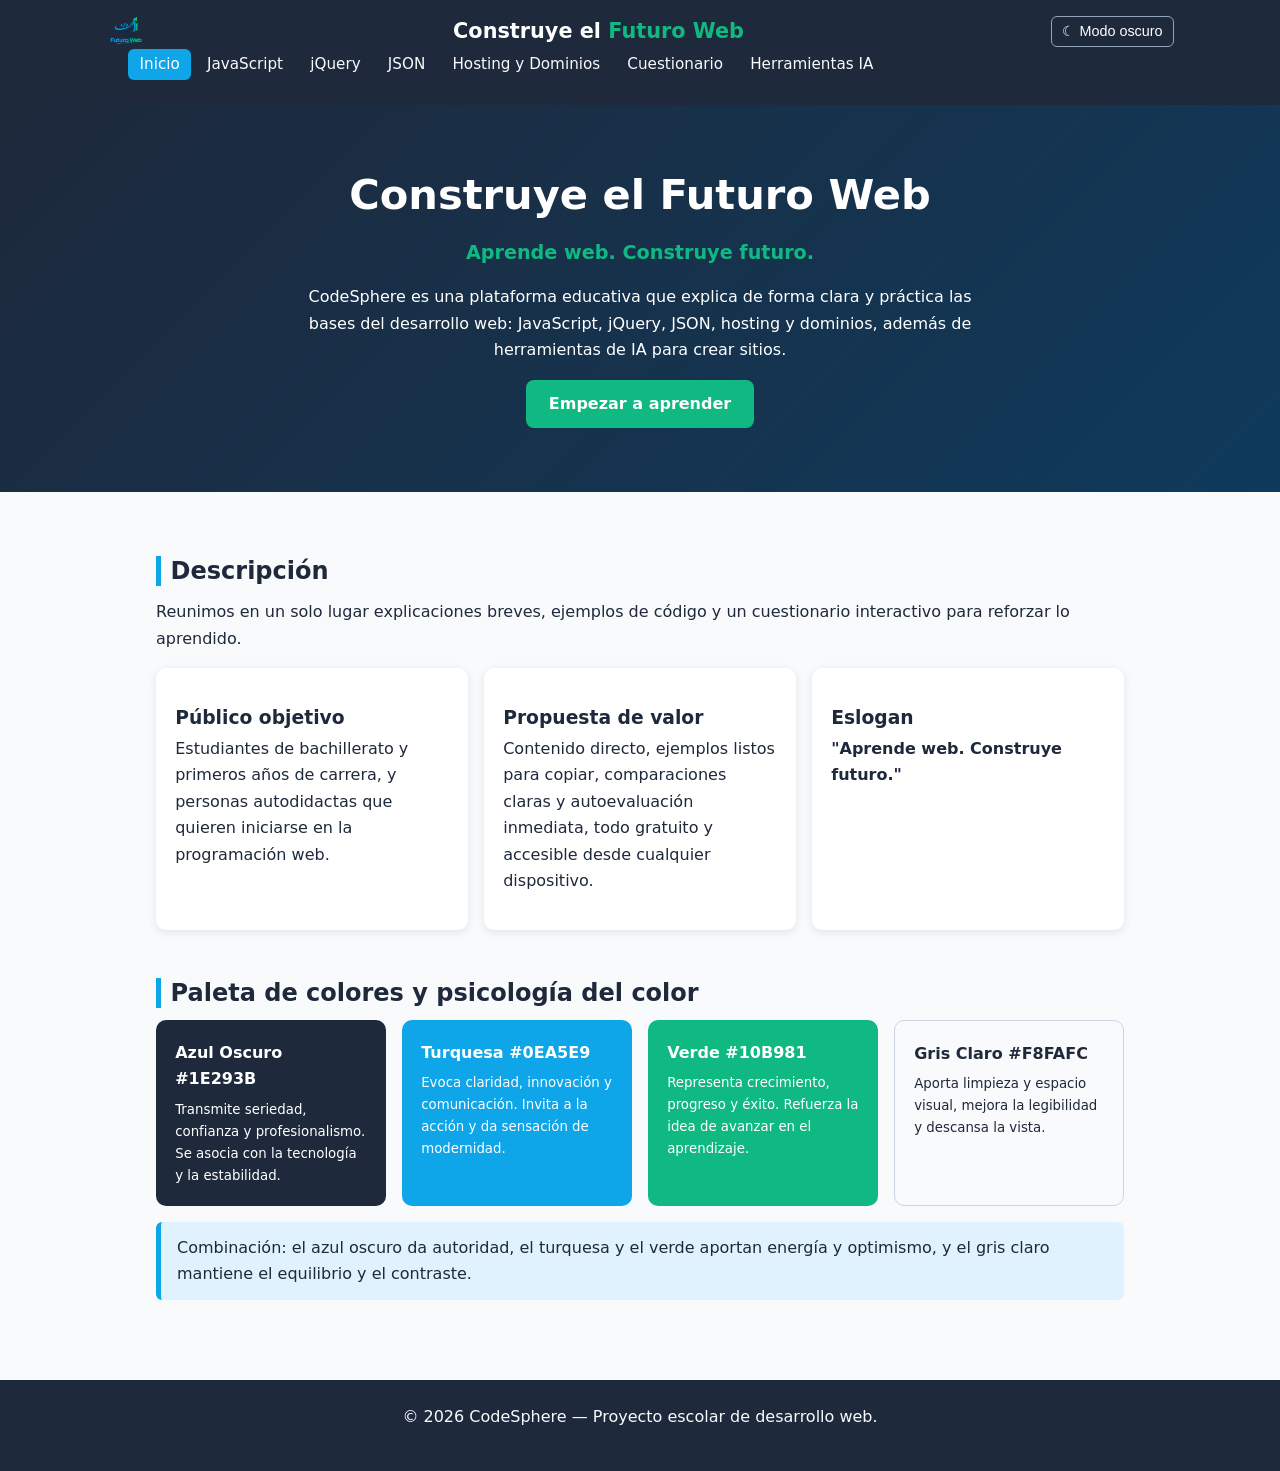
==== index.html @ aa32a4cc "comit" ====
<!DOCTYPE html>
<html lang="es">
<head>
<meta charset="UTF-8">
<meta name="viewport" content="width=device-width, initial-scale=1.0">
<title>Inicio | CodeSphere</title>
<link rel="stylesheet" href="styles.css">
</head>
<body>
<header class="site-header">
<nav class="nav">
  <!-- Se corrigió el tamaño a uno adecuado para un logo (ej: 150px) y se eliminó el '>' extra -->
  <img src="./imagenes/ChatGPT Image 8 oct 2026, 07_35_01 a.m..png" style="max-height: 40px; width: auto; object-fit: contain;" alt="Logo CodeSphere">

  <a class="brand" href="index.html">Construye el <span>Futuro Web</span></a>
  <button class="nav-toggle" aria-label="Abrir menú">☰</button>
  <button class="theme-toggle" type="button" aria-label="Cambiar modo de color" aria-pressed="false">☾ Modo oscuro</button>
  <ul id="menu">
    <li><a href="index.html">Inicio</a></li>
    <li><a href="javascript.html">JavaScript</a></li>
    <li><a href="jquery.html">jQuery</a></li>
    <li><a href="json.html">JSON</a></li>
    <li><a href="hosting-dominios.html">Hosting y Dominios</a></li>
    <li><a href="cuestionario.html">Cuestionario</a></li>
    <li><a href="herramientas-ia.html">Herramientas IA</a></li>
  </ul>
</nav>

</header>
<section class="hero">
<h1>Construye el Futuro Web</h1>
<p class="tag">Aprende web. Construye futuro.</p>
<p>CodeSphere es una plataforma educativa que explica de forma clara y práctica las bases del desarrollo web: JavaScript, jQuery, JSON, hosting y dominios, además de herramientas de IA para crear sitios.</p>
<a class="btn" href="javascript.html">Empezar a aprender</a>
</section>
<main>
<h2>Descripción</h2>
<p>Reunimos en un solo lugar explicaciones breves, ejemplos de código y un cuestionario interactivo para reforzar lo aprendido.</p>
<div class="grid">
<div class="card"><h3>Público objetivo</h3><p>Estudiantes de bachillerato y primeros años de carrera, y personas autodidactas que quieren iniciarse en la programación web.</p></div>
<div class="card"><h3>Propuesta de valor</h3><p>Contenido directo, ejemplos listos para copiar, comparaciones claras y autoevaluación inmediata, todo gratuito y accesible desde cualquier dispositivo.</p></div>
<div class="card"><h3>Eslogan</h3><p><strong>"Aprende web. Construye futuro."</strong></p></div>
</div>
<h2>Paleta de colores y psicología del color</h2>
<div class="grid">
<div class="swatch" style="background:#1E293B">Azul Oscuro #1E293B<small>Transmite seriedad, confianza y profesionalismo. Se asocia con la tecnología y la estabilidad.</small></div>
<div class="swatch" style="background:#0EA5E9">Turquesa #0EA5E9<small>Evoca claridad, innovación y comunicación. Invita a la acción y da sensación de modernidad.</small></div>
<div class="swatch" style="background:#10B981">Verde #10B981<small>Representa crecimiento, progreso y éxito. Refuerza la idea de avanzar en el aprendizaje.</small></div>
<div class="swatch" style="background:#F8FAFC;color:#1E293B;border:1px solid #cbd5e1">Gris Claro #F8FAFC<small>Aporta limpieza y espacio visual, mejora la legibilidad y descansa la vista.</small></div>
</div>
<div class="note">Combinación: el azul oscuro da autoridad, el turquesa y el verde aportan energía y optimismo, y el gris claro mantiene el equilibrio y el contraste.</div>
</main>
<footer><p>&copy; 2026 CodeSphere — Proyecto escolar de desarrollo web.</p></footer>
<script src="script.js"></script>
</body>
</html>
---- styles.css ----
:root{--azul:#1E293B;--turquesa:#0EA5E9;--verde:#10B981;--gris:#F8FAFC;--texto:#1E293B;--rojo:#EF4444;--superficie:#fff;--superficie-alt:#f1f5f9;--borde:#e2e8f0;--nota:#e0f2fe;--codigo-inline:#e2e8f0}
[data-theme="dark"]{--gris:#111827;--texto:#e5e7eb;--superficie:#1f2937;--superficie-alt:#273449;--borde:#475569;--nota:#15344a;--codigo-inline:#334155;color-scheme:dark}
*{box-sizing:border-box;margin:0;padding:0}
body{font-family:system-ui,-apple-system,"Segoe UI",Roboto,sans-serif;background:var(--gris);color:var(--texto);line-height:1.65}
a{color:var(--turquesa)}
.site-header{background:var(--azul);position:sticky;top:0;z-index:10}
.nav{max-width:1100px;margin:auto;display:flex;align-items:center;justify-content:space-between;flex-wrap:wrap;padding:.7rem 1rem}
.brand{color:#fff;font-weight:800;font-size:1.3rem;text-decoration:none}
.brand span{color:var(--verde)}
.nav ul{list-style:none;display:flex;gap:.3rem;flex-wrap:wrap}
.nav ul a{color:var(--gris);text-decoration:none;padding:.4rem .7rem;border-radius:6px;font-size:.95rem}
.nav ul a:hover,.nav ul a.active{background:var(--turquesa);color:#fff}
.nav-toggle{display:none;background:var(--turquesa);color:#fff;border:0;border-radius:6px;font-size:1.3rem;padding:.2rem .7rem;cursor:pointer}
.theme-toggle{background:transparent;color:#fff;border:1px solid #94a3b8;border-radius:6px;padding:.4rem .65rem;font-size:.9rem;cursor:pointer;white-space:nowrap}
.theme-toggle:hover{background:var(--turquesa);border-color:var(--turquesa)}
.hero{background:linear-gradient(135deg,var(--azul),#0f3a5c);color:#fff;text-align:center;padding:4rem 1rem}
.hero h1{font-size:2.6rem}
.hero p{max-width:700px;margin:1rem auto}
.hero .tag{color:var(--verde);font-weight:700;font-size:1.2rem}
main{max-width:1000px;margin:auto;padding:2rem 1rem}
h1,h2,h3{line-height:1.25}
h2{margin:2rem 0 .8rem;color:var(--texto);border-left:5px solid var(--turquesa);padding-left:.6rem}
h3{margin:1.2rem 0 .4rem}
p,ul,ol{margin-bottom:1rem}
ul,ol{padding-left:1.4rem}
.card{background:var(--superficie);border-radius:10px;padding:1.2rem;box-shadow:0 2px 8px rgba(30,41,59,.1);margin-bottom:1rem}
.grid{display:grid;grid-template-columns:repeat(auto-fit,minmax(230px,1fr));gap:1rem}
.swatch{border-radius:10px;padding:1.2rem;color:#fff;font-weight:600}
.swatch small{display:block;font-weight:400;margin-top:.4rem}
.note{background:var(--nota);border-left:5px solid var(--turquesa);padding:.8rem 1rem;border-radius:6px;margin:1rem 0}
.table-wrap{overflow-x:auto;margin-bottom:1rem}
table{width:100%;border-collapse:collapse;background:var(--superficie);border-radius:8px;overflow:hidden}
th,td{padding:.7rem .8rem;text-align:left;border-bottom:1px solid var(--borde);vertical-align:top}
th{background:var(--azul);color:#fff}
tr:nth-child(even) td{background:var(--superficie-alt)}
pre{background:var(--azul);color:#e2e8f0;padding:1rem;border-radius:8px;overflow-x:auto;margin-bottom:1rem;font-size:.9rem}
code{font-family:Consolas,"Courier New",monospace}
p code,li code,td code{background:var(--codigo-inline);padding:.1rem .35rem;border-radius:4px;color:var(--texto)}
.k{color:#7dd3fc}.s{color:#86efac}.c{color:#94a3b8;font-style:italic}.n{color:#fcd34d}
.btn{display:inline-block;background:var(--verde);color:#fff;border:0;padding:.7rem 1.4rem;border-radius:8px;font-size:1rem;font-weight:600;cursor:pointer;text-decoration:none}
.btn:hover{background:#059669}
.btn.sec{background:var(--turquesa)}
.btn.sec:hover{background:#0284c7}
.flow{display:flex;flex-wrap:wrap;gap:.6rem;align-items:stretch;margin-bottom:1rem}
.flow .step{flex:1 1 140px;background:var(--superficie);border:2px solid var(--turquesa);border-radius:10px;padding:.8rem;text-align:center;font-size:.9rem}
.flow .step b{display:block;color:var(--verde);font-size:1.4rem}
.flow .arrow{align-self:center;font-size:1.5rem;color:var(--turquesa)}
.question{background:var(--superficie);border:2px solid var(--borde);border-radius:10px;padding:1rem;margin-bottom:1rem}
.question legend{font-weight:700;padding:0 .4rem}
.question label{display:block;padding:.35rem .5rem;border-radius:6px;cursor:pointer}
.question label:hover{background:var(--nota)}
.question.correct{border-color:var(--verde);background:#ecfdf5}
.question.wrong{border-color:var(--rojo);background:#fef2f2}
.question.empty{border-color:#f59e0b;background:#fffbeb}
[data-theme="dark"] .question.correct{background:#12352c}
[data-theme="dark"] .question.wrong{background:#451f26}
[data-theme="dark"] .question.empty{background:#453817}
.fb{margin-top:.5rem;font-size:.92rem;font-weight:600}
.result{display:none;padding:1.2rem;border-radius:10px;margin-top:1rem;text-align:center;font-size:1.1rem;color:#fff}
.result.show{display:block}
.result.good{background:var(--verde)}.result.mid{background:var(--turquesa)}.result.bad{background:var(--rojo)}
.badge{display:inline-block;padding:.15rem .6rem;border-radius:999px;font-size:.8rem;font-weight:700;color:#fff;background:var(--turquesa)}
.badge.v{background:var(--verde)}
footer{background:var(--azul);color:var(--gris);text-align:center;padding:1.5rem 1rem;margin-top:2rem}
@media(max-width:760px){
.nav-toggle{display:block}
.theme-toggle{margin-left:auto}
.nav ul{display:none;flex-direction:column;width:100%;margin-top:.6rem}
.nav ul.open{display:flex}
.hero h1{font-size:2rem}
.flow .arrow{display:none}
}
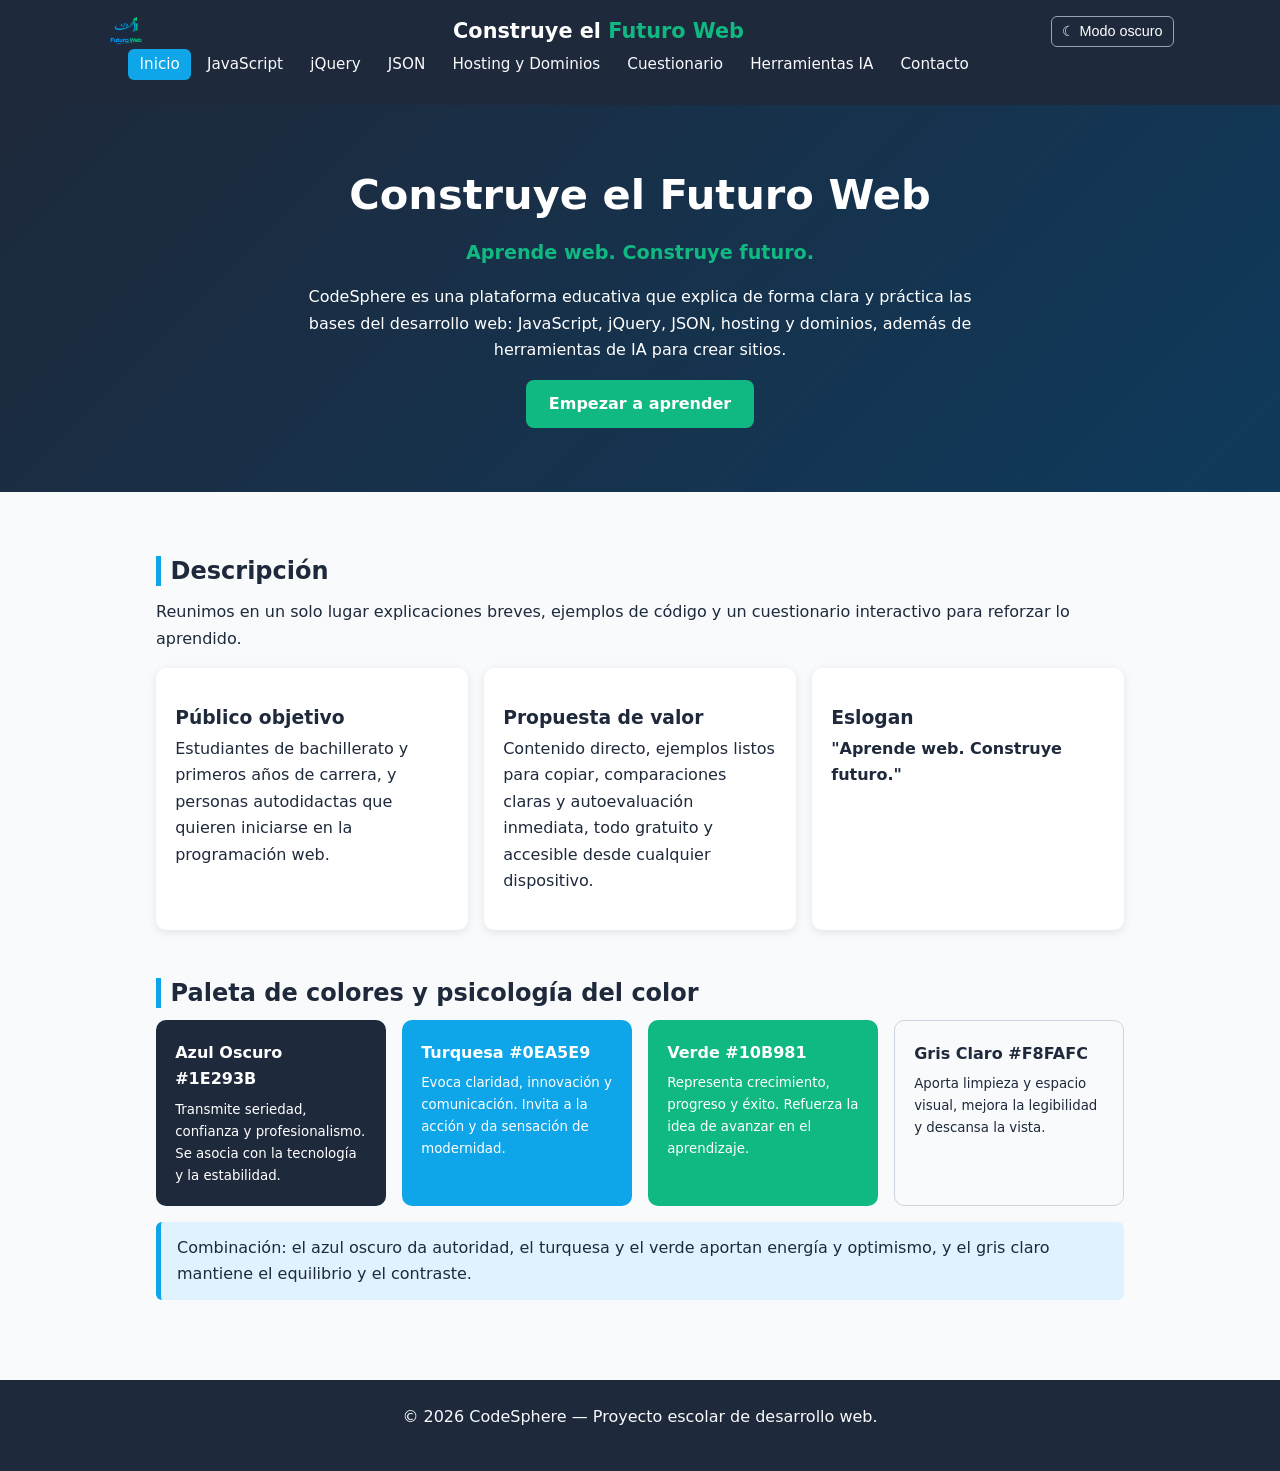
==== commit b408973d: "actualisasion" ====
--- a/index.html
+++ b/index.html
@@ -23,6 +23,7 @@
     <li><a href="hosting-dominios.html">Hosting y Dominios</a></li>
     <li><a href="cuestionario.html">Cuestionario</a></li>
     <li><a href="herramientas-ia.html">Herramientas IA</a></li>
+    <li><a href="contacto.html">Contacto</a></li>
   </ul>
 </nav>
 
--- a/styles.css
+++ b/styles.css
@@ -28,6 +28,13 @@
 .swatch{border-radius:10px;padding:1.2rem;color:#fff;font-weight:600}
 .swatch small{display:block;font-weight:400;margin-top:.4rem}
 .note{background:var(--nota);border-left:5px solid var(--turquesa);padding:.8rem 1rem;border-radius:6px;margin:1rem 0}
+.contact-form{max-width:680px}
+.contact-form label{display:block;font-weight:600;margin:.9rem 0 .3rem}
+.contact-form input,.contact-form textarea{display:block;width:100%;padding:.75rem;border:1px solid var(--borde);border-radius:8px;background:var(--superficie);color:var(--texto);font:inherit}
+.contact-form textarea{min-height:170px;resize:vertical}
+.contact-form input:focus,.contact-form textarea:focus{outline:2px solid var(--turquesa);outline-offset:2px}
+.contact-status{margin-top:1rem;font-weight:600}
+.contact-status:empty{display:none}
 .table-wrap{overflow-x:auto;margin-bottom:1rem}
 table{width:100%;border-collapse:collapse;background:var(--superficie);border-radius:8px;overflow:hidden}
 th,td{padding:.7rem .8rem;text-align:left;border-bottom:1px solid var(--borde);vertical-align:top}
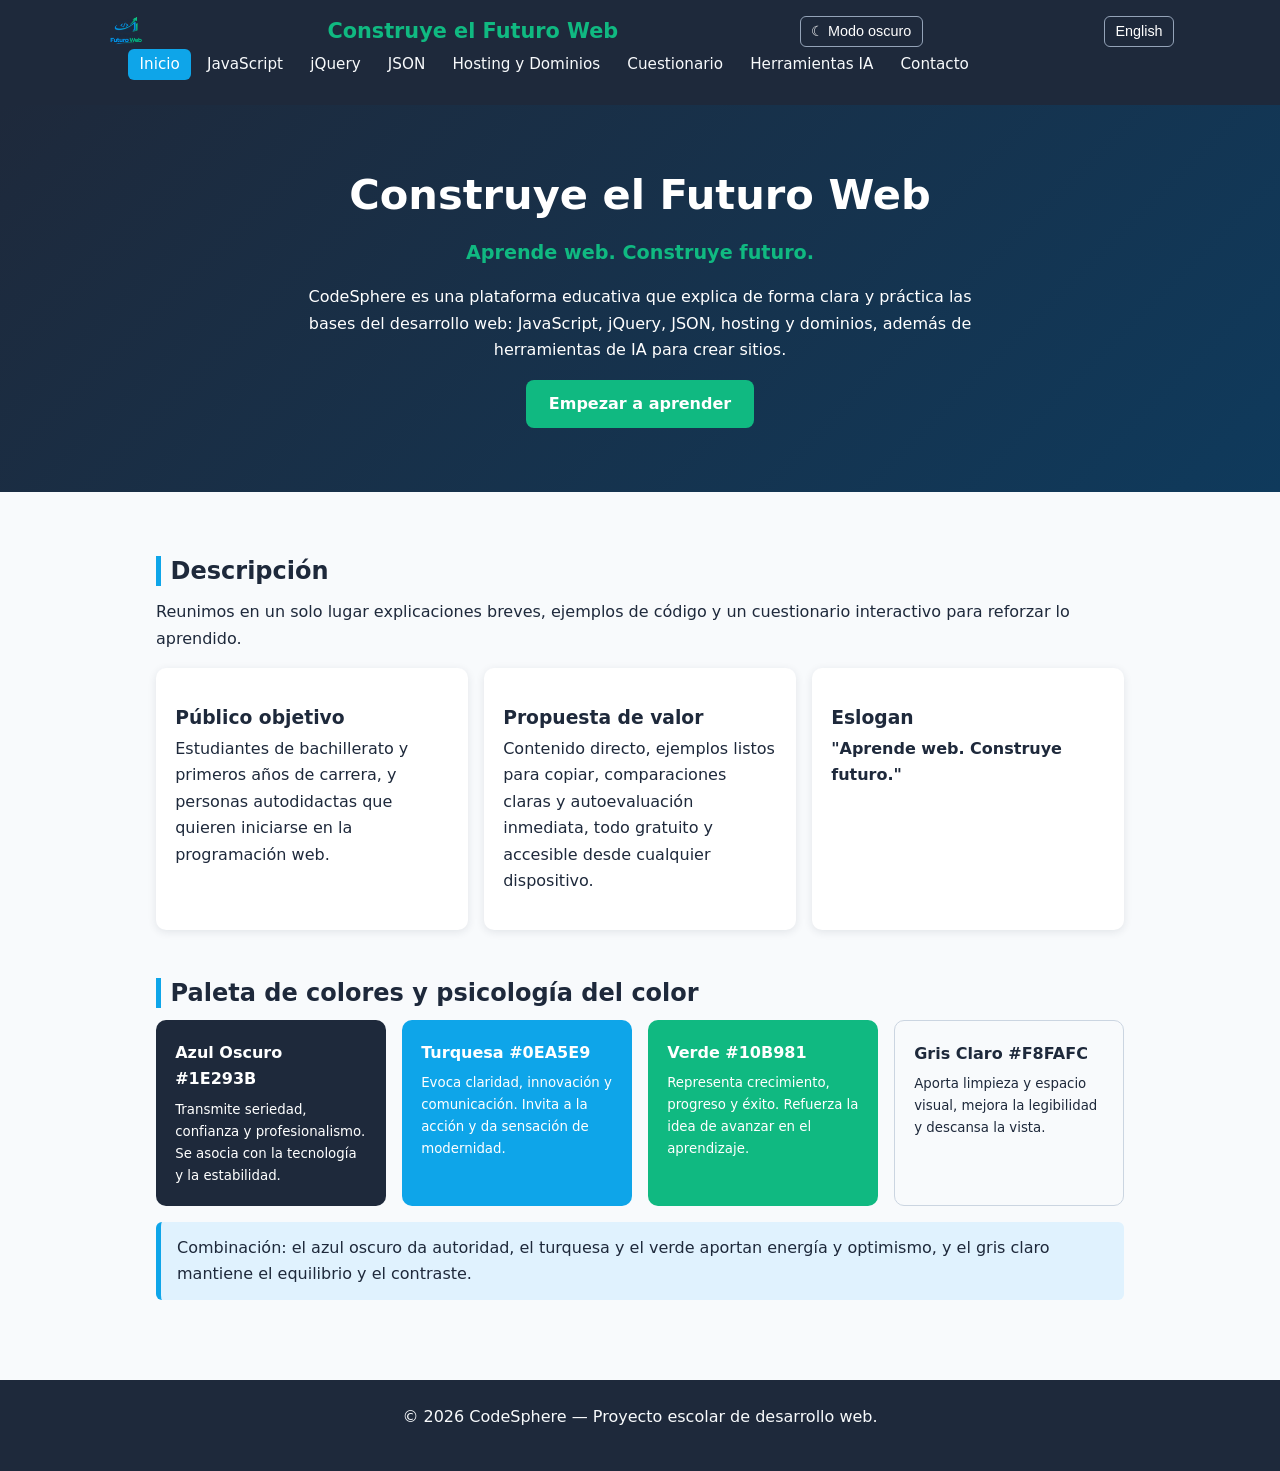
==== commit d73c218e: "traductor" ====
--- a/index.html
+++ b/index.html
@@ -3,7 +3,7 @@
 <head>
 <meta charset="UTF-8">
 <meta name="viewport" content="width=device-width, initial-scale=1.0">
-<title>Inicio | CodeSphere</title>
+<title data-i18n="page-title">Inicio | CodeSphere</title>
 <link rel="stylesheet" href="styles.css">
 </head>
 <body>
@@ -12,46 +12,47 @@
   <!-- Se corrigió el tamaño a uno adecuado para un logo (ej: 150px) y se eliminó el '>' extra -->
   <img src="./imagenes/ChatGPT Image 8 oct 2026, 07_35_01 a.m..png" style="max-height: 40px; width: auto; object-fit: contain;" alt="Logo CodeSphere">
 
-  <a class="brand" href="index.html">Construye el <span>Futuro Web</span></a>
+  <a class="brand" href="index.html"><span data-i18n="brand-prefix">Construye el</span> <span data-i18n="brand-accent">Futuro Web</span></a>
   <button class="nav-toggle" aria-label="Abrir menú">☰</button>
   <button class="theme-toggle" type="button" aria-label="Cambiar modo de color" aria-pressed="false">☾ Modo oscuro</button>
+  <button class="lang-toggle" type="button" data-lang="en" aria-label="Cambiar idioma a inglés">English</button>
   <ul id="menu">
-    <li><a href="index.html">Inicio</a></li>
-    <li><a href="javascript.html">JavaScript</a></li>
-    <li><a href="jquery.html">jQuery</a></li>
-    <li><a href="json.html">JSON</a></li>
-    <li><a href="hosting-dominios.html">Hosting y Dominios</a></li>
-    <li><a href="cuestionario.html">Cuestionario</a></li>
-    <li><a href="herramientas-ia.html">Herramientas IA</a></li>
-    <li><a href="contacto.html">Contacto</a></li>
+    <li><a href="index.html" data-i18n="nav-home">Inicio</a></li>
+    <li><a href="javascript.html" data-i18n="nav-javascript">JavaScript</a></li>
+    <li><a href="jquery.html" data-i18n="nav-jquery">jQuery</a></li>
+    <li><a href="json.html" data-i18n="nav-json">JSON</a></li>
+    <li><a href="hosting-dominios.html" data-i18n="nav-hosting">Hosting y Dominios</a></li>
+    <li><a href="cuestionario.html" data-i18n="nav-quiz">Cuestionario</a></li>
+    <li><a href="herramientas-ia.html" data-i18n="nav-ai">Herramientas IA</a></li>
+    <li><a href="contacto.html" data-i18n="nav-contact">Contacto</a></li>
   </ul>
 </nav>
 
 </header>
 <section class="hero">
-<h1>Construye el Futuro Web</h1>
-<p class="tag">Aprende web. Construye futuro.</p>
-<p>CodeSphere es una plataforma educativa que explica de forma clara y práctica las bases del desarrollo web: JavaScript, jQuery, JSON, hosting y dominios, además de herramientas de IA para crear sitios.</p>
-<a class="btn" href="javascript.html">Empezar a aprender</a>
+<h1 data-i18n="home-title">Construye el Futuro Web</h1>
+<p class="tag" data-i18n="home-tag">Aprende web. Construye futuro.</p>
+<p data-i18n="home-intro">CodeSphere es una plataforma educativa que explica de forma clara y práctica las bases del desarrollo web: JavaScript, jQuery, JSON, hosting y dominios, además de herramientas de IA para crear sitios.</p>
+<a class="btn" href="javascript.html" data-i18n="home-start">Empezar a aprender</a>
 </section>
 <main>
-<h2>Descripción</h2>
-<p>Reunimos en un solo lugar explicaciones breves, ejemplos de código y un cuestionario interactivo para reforzar lo aprendido.</p>
+<h2 data-i18n="home-description-title">Descripción</h2>
+<p data-i18n="home-description">Reunimos en un solo lugar explicaciones breves, ejemplos de código y un cuestionario interactivo para reforzar lo aprendido.</p>
 <div class="grid">
-<div class="card"><h3>Público objetivo</h3><p>Estudiantes de bachillerato y primeros años de carrera, y personas autodidactas que quieren iniciarse en la programación web.</p></div>
-<div class="card"><h3>Propuesta de valor</h3><p>Contenido directo, ejemplos listos para copiar, comparaciones claras y autoevaluación inmediata, todo gratuito y accesible desde cualquier dispositivo.</p></div>
-<div class="card"><h3>Eslogan</h3><p><strong>"Aprende web. Construye futuro."</strong></p></div>
+<div class="card"><h3 data-i18n="home-audience-title">Público objetivo</h3><p data-i18n="home-audience">Estudiantes de bachillerato y primeros años de carrera, y personas autodidactas que quieren iniciarse en la programación web.</p></div>
+<div class="card"><h3 data-i18n="home-value-title">Propuesta de valor</h3><p data-i18n="home-value">Contenido directo, ejemplos listos para copiar, comparaciones claras y autoevaluación inmediata, todo gratuito y accesible desde cualquier dispositivo.</p></div>
+<div class="card"><h3 data-i18n="home-slogan-title">Eslogan</h3><p><strong data-i18n="home-slogan">"Aprende web. Construye futuro."</strong></p></div>
 </div>
-<h2>Paleta de colores y psicología del color</h2>
+<h2 data-i18n="home-colors-title">Paleta de colores y psicología del color</h2>
 <div class="grid">
-<div class="swatch" style="background:#1E293B">Azul Oscuro #1E293B<small>Transmite seriedad, confianza y profesionalismo. Se asocia con la tecnología y la estabilidad.</small></div>
-<div class="swatch" style="background:#0EA5E9">Turquesa #0EA5E9<small>Evoca claridad, innovación y comunicación. Invita a la acción y da sensación de modernidad.</small></div>
-<div class="swatch" style="background:#10B981">Verde #10B981<small>Representa crecimiento, progreso y éxito. Refuerza la idea de avanzar en el aprendizaje.</small></div>
-<div class="swatch" style="background:#F8FAFC;color:#1E293B;border:1px solid #cbd5e1">Gris Claro #F8FAFC<small>Aporta limpieza y espacio visual, mejora la legibilidad y descansa la vista.</small></div>
+<div class="swatch" style="background:#1E293B"><span data-i18n="home-dark-blue">Azul Oscuro #1E293B</span><small data-i18n="home-dark-blue-desc">Transmite seriedad, confianza y profesionalismo. Se asocia con la tecnología y la estabilidad.</small></div>
+<div class="swatch" style="background:#0EA5E9"><span data-i18n="home-turquoise">Turquesa #0EA5E9</span><small data-i18n="home-turquoise-desc">Evoca claridad, innovación y comunicación. Invita a la acción y da sensación de modernidad.</small></div>
+<div class="swatch" style="background:#10B981"><span data-i18n="home-green">Verde #10B981</span><small data-i18n="home-green-desc">Representa crecimiento, progreso y éxito. Refuerza la idea de avanzar en el aprendizaje.</small></div>
+<div class="swatch" style="background:#F8FAFC;color:#1E293B;border:1px solid #cbd5e1"><span data-i18n="home-light-gray">Gris Claro #F8FAFC</span><small data-i18n="home-light-gray-desc">Aporta limpieza y espacio visual, mejora la legibilidad y descansa la vista.</small></div>
 </div>
-<div class="note">Combinación: el azul oscuro da autoridad, el turquesa y el verde aportan energía y optimismo, y el gris claro mantiene el equilibrio y el contraste.</div>
+<div class="note" data-i18n="home-color-note">Combinación: el azul oscuro da autoridad, el turquesa y el verde aportan energía y optimismo, y el gris claro mantiene el equilibrio y el contraste.</div>
 </main>
-<footer><p>&copy; 2026 CodeSphere — Proyecto escolar de desarrollo web.</p></footer>
+<footer><p data-i18n="footer-text">&copy; 2026 CodeSphere — Proyecto escolar de desarrollo web.</p></footer>
 <script src="script.js"></script>
 </body>
 </html>
--- a/styles.css
+++ b/styles.css
@@ -13,6 +13,8 @@
 .nav-toggle{display:none;background:var(--turquesa);color:#fff;border:0;border-radius:6px;font-size:1.3rem;padding:.2rem .7rem;cursor:pointer}
 .theme-toggle{background:transparent;color:#fff;border:1px solid #94a3b8;border-radius:6px;padding:.4rem .65rem;font-size:.9rem;cursor:pointer;white-space:nowrap}
 .theme-toggle:hover{background:var(--turquesa);border-color:var(--turquesa)}
+.lang-toggle{background:transparent;color:#fff;border:1px solid #94a3b8;border-radius:6px;padding:.4rem .65rem;font-size:.9rem;cursor:pointer;white-space:nowrap}
+.lang-toggle:hover{background:var(--turquesa);border-color:var(--turquesa)}
 .hero{background:linear-gradient(135deg,var(--azul),#0f3a5c);color:#fff;text-align:center;padding:4rem 1rem}
 .hero h1{font-size:2.6rem}
 .hero p{max-width:700px;margin:1rem auto}
